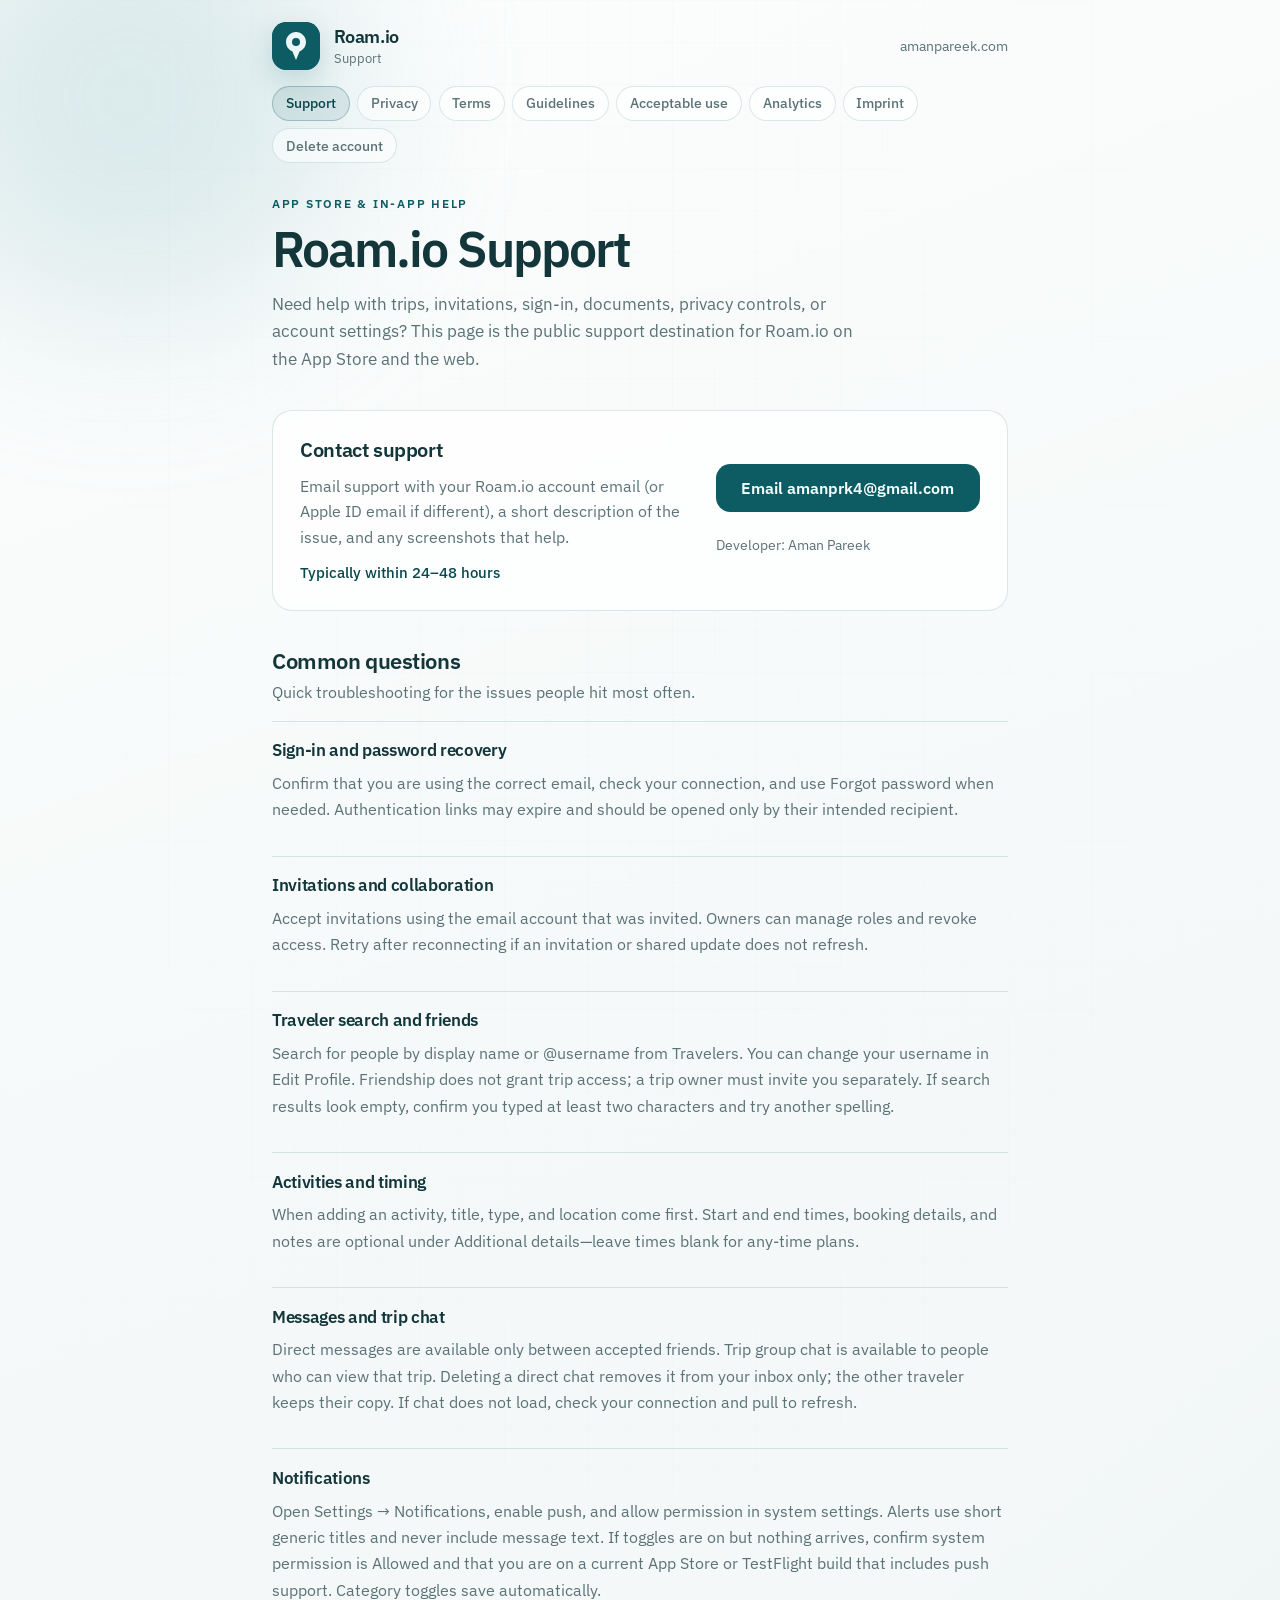
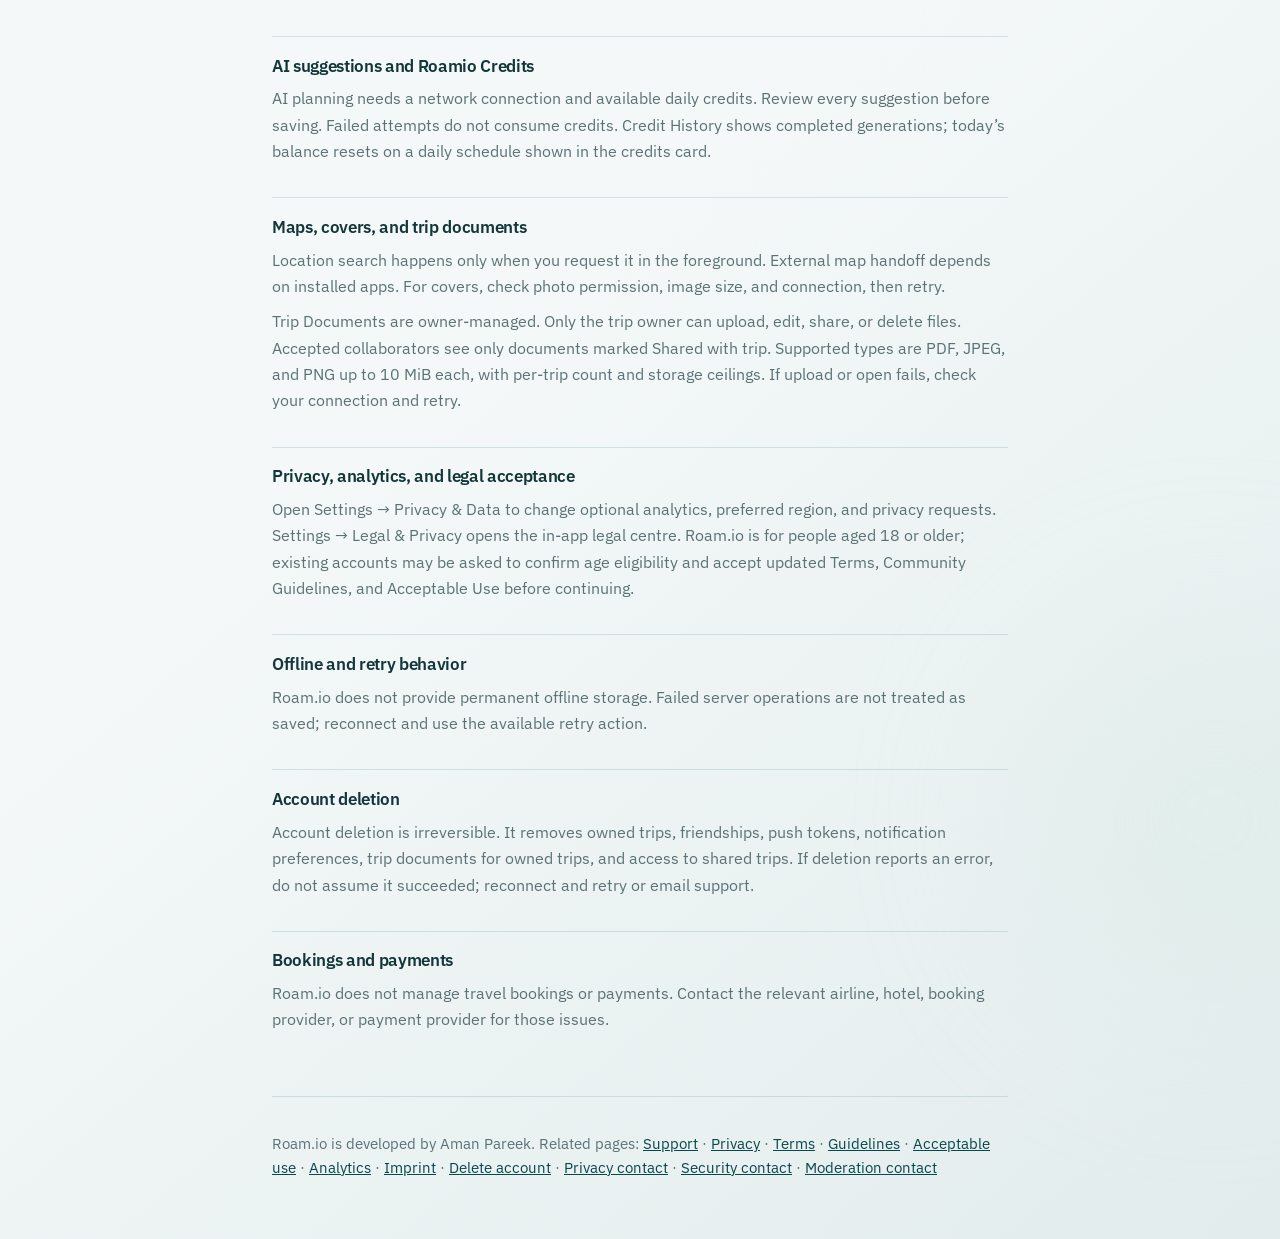
==== index.html @ a4683bd6 "created roamio site deploy" ====
<!doctype html>
<html lang="en">
  <head>
    <meta charset="UTF-8" />
    <link rel="icon" type="image/svg+xml" href="/images/roamio/mark.svg" />
    <meta name="viewport" content="width=device-width, initial-scale=1.0" />
    <title>Roam.io Support</title>
    <script type="module" crossorigin src="/assets/index-TglWCV1U.js"></script>
    <link rel="stylesheet" crossorigin href="/assets/index-BQyyKGye.css">
  </head>
  <body>
    <div id="root"></div>
  </body>
</html>
---- assets/index-BQyyKGye.css ----
@import "https://fonts.googleapis.com/css2?family=IBM+Plex+Sans:ital,wght@0,400;0,500;0,600;0,700;1,400&display=swap";.roamio-legal{isolation:isolate;--roamio-ink:#12363a;--roamio-muted:#5b7276;--roamio-teal:#0d5c63;--roamio-teal-deep:#08474d;--roamio-border:#0d5c6324;min-height:100dvh;color:var(--roamio-ink);font-family:var(--app-font-body);background:linear-gradient(160deg,#ffffffc7,#0000 46%),linear-gradient(320deg,#0d5c6314,#0000 40%),#f4f8f8;padding:clamp(1rem,2.4vh,1.6rem) clamp(1rem,4vw,2.5rem) clamp(2rem,5vh,3.5rem);position:relative;overflow:clip}.roamio-legal__atmosphere,.roamio-legal__grid{pointer-events:none;position:absolute;inset:0}.roamio-legal__atmosphere{z-index:-1;overflow:hidden}.roamio-legal__grid{opacity:.35;background-image:linear-gradient(#0d5c630d 1px,#0000 1px),linear-gradient(90deg,#0d5c630d 1px,#0000 1px);background-size:42px 42px;-webkit-mask-image:radial-gradient(72% 60% at 50% 18%,#000,#0000);mask-image:radial-gradient(72% 60% at 50% 18%,#000,#0000)}.roamio-legal__glow{filter:blur(88px);opacity:.34;border-radius:50%;position:absolute}.roamio-legal__glow--one{aspect-ratio:1;background:#9ec8cb;width:min(28rem,70vw);animation:14s ease-in-out infinite alternate roamio-drift;top:-8rem;left:-6rem}.roamio-legal__glow--two{aspect-ratio:1;background:#d7ebe4;width:min(24rem,60vw);animation:18s ease-in-out infinite alternate-reverse roamio-drift;bottom:8%;right:-8rem}.roamio-legal__header,.roamio-legal__nav,.roamio-legal__intro,.roamio-legal__contact,.roamio-legal__bullets,.roamio-legal__topics,.roamio-legal__footer{width:min(100%,46rem);margin-inline:auto;position:relative}.roamio-legal__header{justify-content:space-between;align-items:center;gap:1rem;margin-bottom:1rem;display:flex}.roamio-legal__brand{color:inherit;align-items:center;gap:.85rem;text-decoration:none;display:inline-flex}.roamio-legal__mark{object-fit:cover;background:var(--roamio-teal);border-radius:.9rem;width:3rem;height:3rem;box-shadow:0 10px 28px #0d5c632e}.roamio-legal__brand-copy{gap:.1rem;display:grid}.roamio-legal__brand-copy strong{font-family:var(--app-font-heading);letter-spacing:-.02em;font-size:1.15rem;font-weight:600}.roamio-legal__brand-copy small{color:var(--roamio-muted);font-size:.82rem}.roamio-legal__site-link{color:var(--roamio-muted);border-bottom:1px solid #0000;font-size:.9rem;text-decoration:none;transition:color .16s,border-color .16s}.roamio-legal__site-link:hover{color:var(--roamio-teal-deep);border-color:#0d5c6359}.roamio-legal__nav{flex-wrap:wrap;gap:.45rem;margin-bottom:clamp(1.35rem,3.5vh,2rem);display:flex}.roamio-legal__nav-link{border:1px solid var(--roamio-border);min-height:2.2rem;color:var(--roamio-muted);background:#ffffff8c;border-radius:999px;align-items:center;padding:.35rem .8rem;font-size:.86rem;font-weight:500;text-decoration:none;transition:background .16s,color .16s,border-color .16s;display:inline-flex}.roamio-legal__nav-link:hover,.roamio-legal__nav-link.is-active{color:var(--roamio-teal-deep);background:#0d5c631a;border-color:#0d5c6347}.roamio-legal__intro{margin-bottom:clamp(1.5rem,4vh,2.25rem);animation:.56s both roamio-rise}.roamio-legal__eyebrow{color:var(--roamio-teal);letter-spacing:.14em;text-transform:uppercase;margin:0 0 .75rem;font-size:.78rem;font-weight:600}.roamio-legal__intro h1{font-family:var(--app-font-heading);letter-spacing:-.04em;margin:0;font-size:clamp(2.1rem,5vw,3.1rem);font-weight:600;line-height:1.05}.roamio-legal__lead{max-width:38rem;color:var(--roamio-muted);margin:1rem 0 0;font-size:1.05rem;line-height:1.65}.roamio-legal__draft{color:#8f1f1f;background:#b02a2a14;border:1px solid #b02a2a59;border-radius:12px;max-width:38rem;margin:1rem 0 0;padding:.85rem 1rem;font-size:.95rem;font-weight:700;line-height:1.45}.roamio-legal__meta-list{color:var(--roamio-muted);flex-wrap:wrap;gap:.45rem .85rem;margin:1rem 0 0;padding:0;font-size:.86rem;list-style:none;display:flex}.roamio-legal__contact{border:1px solid var(--roamio-border);-webkit-backdrop-filter:blur(10px);backdrop-filter:blur(10px);background:#ffffffb8;border-radius:1.25rem;gap:1.25rem;margin-bottom:clamp(1.5rem,4vh,2.25rem);padding:1.35rem 1.4rem;animation:.68s 80ms both roamio-rise;display:grid}.roamio-legal__contact h2,.roamio-legal__bullets h2,.roamio-legal__topics-head h2,.roamio-legal__topic h3{font-family:var(--app-font-heading);letter-spacing:-.02em;margin:0;font-weight:600}.roamio-legal__contact h2,.roamio-legal__bullets h2{font-size:1.25rem}.roamio-legal__contact p{color:var(--roamio-muted);margin:.65rem 0 0;line-height:1.6}.roamio-legal__response{font-size:.92rem;font-weight:500;color:var(--roamio-teal-deep)!important}.roamio-legal__contact-actions{align-content:start;gap:.7rem;display:grid}.roamio-legal__cta{background:var(--roamio-teal);color:#f7fffe;text-align:center;border-radius:.9rem;justify-content:center;align-items:center;min-height:3rem;padding:.75rem 1.15rem;font-weight:600;text-decoration:none;transition:background .16s,transform .16s;display:inline-flex}.roamio-legal__cta:hover{background:var(--roamio-teal-deep);transform:translateY(-1px)}.roamio-legal__developer{color:var(--roamio-muted);margin:0;font-size:.88rem}.roamio-legal__bullets{background:#fff4f3bf;border:1px solid #b43c3c2e;border-radius:1.15rem;margin-bottom:clamp(1.5rem,4vh,2.25rem);padding:1.2rem 1.35rem}.roamio-legal__bullets ul{color:var(--roamio-ink);margin:.8rem 0 0;padding-left:1.15rem;line-height:1.6}.roamio-legal__bullets li+li{margin-top:.35rem}.roamio-legal__topics-head{margin-bottom:1.15rem;animation:.72s .12s both roamio-rise}.roamio-legal__topics-head h2{font-size:1.35rem}.roamio-legal__topics-head p{color:var(--roamio-muted);margin:.45rem 0 0}.roamio-legal__topic-list{gap:.9rem;display:grid}.roamio-legal__topic{border-top:1px solid var(--roamio-border);padding:1.1rem 0 1.15rem;animation:.76s both roamio-rise}.roamio-legal__topic:first-child{animation-delay:.14s}.roamio-legal__topic:nth-child(2){animation-delay:.18s}.roamio-legal__topic:nth-child(3){animation-delay:.22s}.roamio-legal__topic:nth-child(4){animation-delay:.26s}.roamio-legal__topic:nth-child(5){animation-delay:.3s}.roamio-legal__topic:nth-child(6){animation-delay:.34s}.roamio-legal__topic:nth-child(7){animation-delay:.38s}.roamio-legal__topic:nth-child(8){animation-delay:.42s}.roamio-legal__topic:nth-child(9){animation-delay:.46s}.roamio-legal__topic:nth-child(10){animation-delay:.5s}.roamio-legal__topic:nth-child(11){animation-delay:.54s}.roamio-legal__topic:nth-child(12){animation-delay:.58s}.roamio-legal__topic h3{font-size:1.05rem}.roamio-legal__topic p{color:var(--roamio-muted);margin:.55rem 0 0;line-height:1.65}.roamio-legal__footer{border-top:1px solid var(--roamio-border);color:var(--roamio-muted);margin-top:clamp(2rem,5vh,3rem);padding-top:1.25rem;font-size:.92rem;line-height:1.6}.roamio-legal__footer a{color:var(--roamio-teal-deep)}@media (width>=720px){.roamio-legal__contact{grid-template-columns:1.35fr .9fr;align-items:center;padding:1.6rem 1.7rem}}@keyframes roamio-rise{0%{opacity:0;transform:translateY(12px)}to{opacity:1;transform:translateY(0)}}@keyframes roamio-drift{0%{transform:translate(0,0)scale(1)}to{transform:translate(2%,3%)scale(1.06)}}@media (prefers-reduced-motion:reduce){.roamio-legal__glow,.roamio-legal__intro,.roamio-legal__contact,.roamio-legal__topics-head,.roamio-legal__topic{animation:none}}:root{--app-font-body:"IBM Plex Sans", system-ui, -apple-system, BlinkMacSystemFont, "Segoe UI", sans-serif;--app-font-heading:"IBM Plex Sans", system-ui, -apple-system, BlinkMacSystemFont, "Segoe UI", sans-serif}*,:before,:after{box-sizing:border-box}html{min-height:100%}body{color:#12363a;min-height:100dvh;font-family:var(--app-font-body);-webkit-font-smoothing:antialiased;text-rendering:optimizelegibility;background:#f4f8f8;margin:0}#root{min-height:100dvh}.outline-none:focus{outline:none}.outline-none:focus-visible{outline-offset:2px;outline:2px solid #0d5c63}
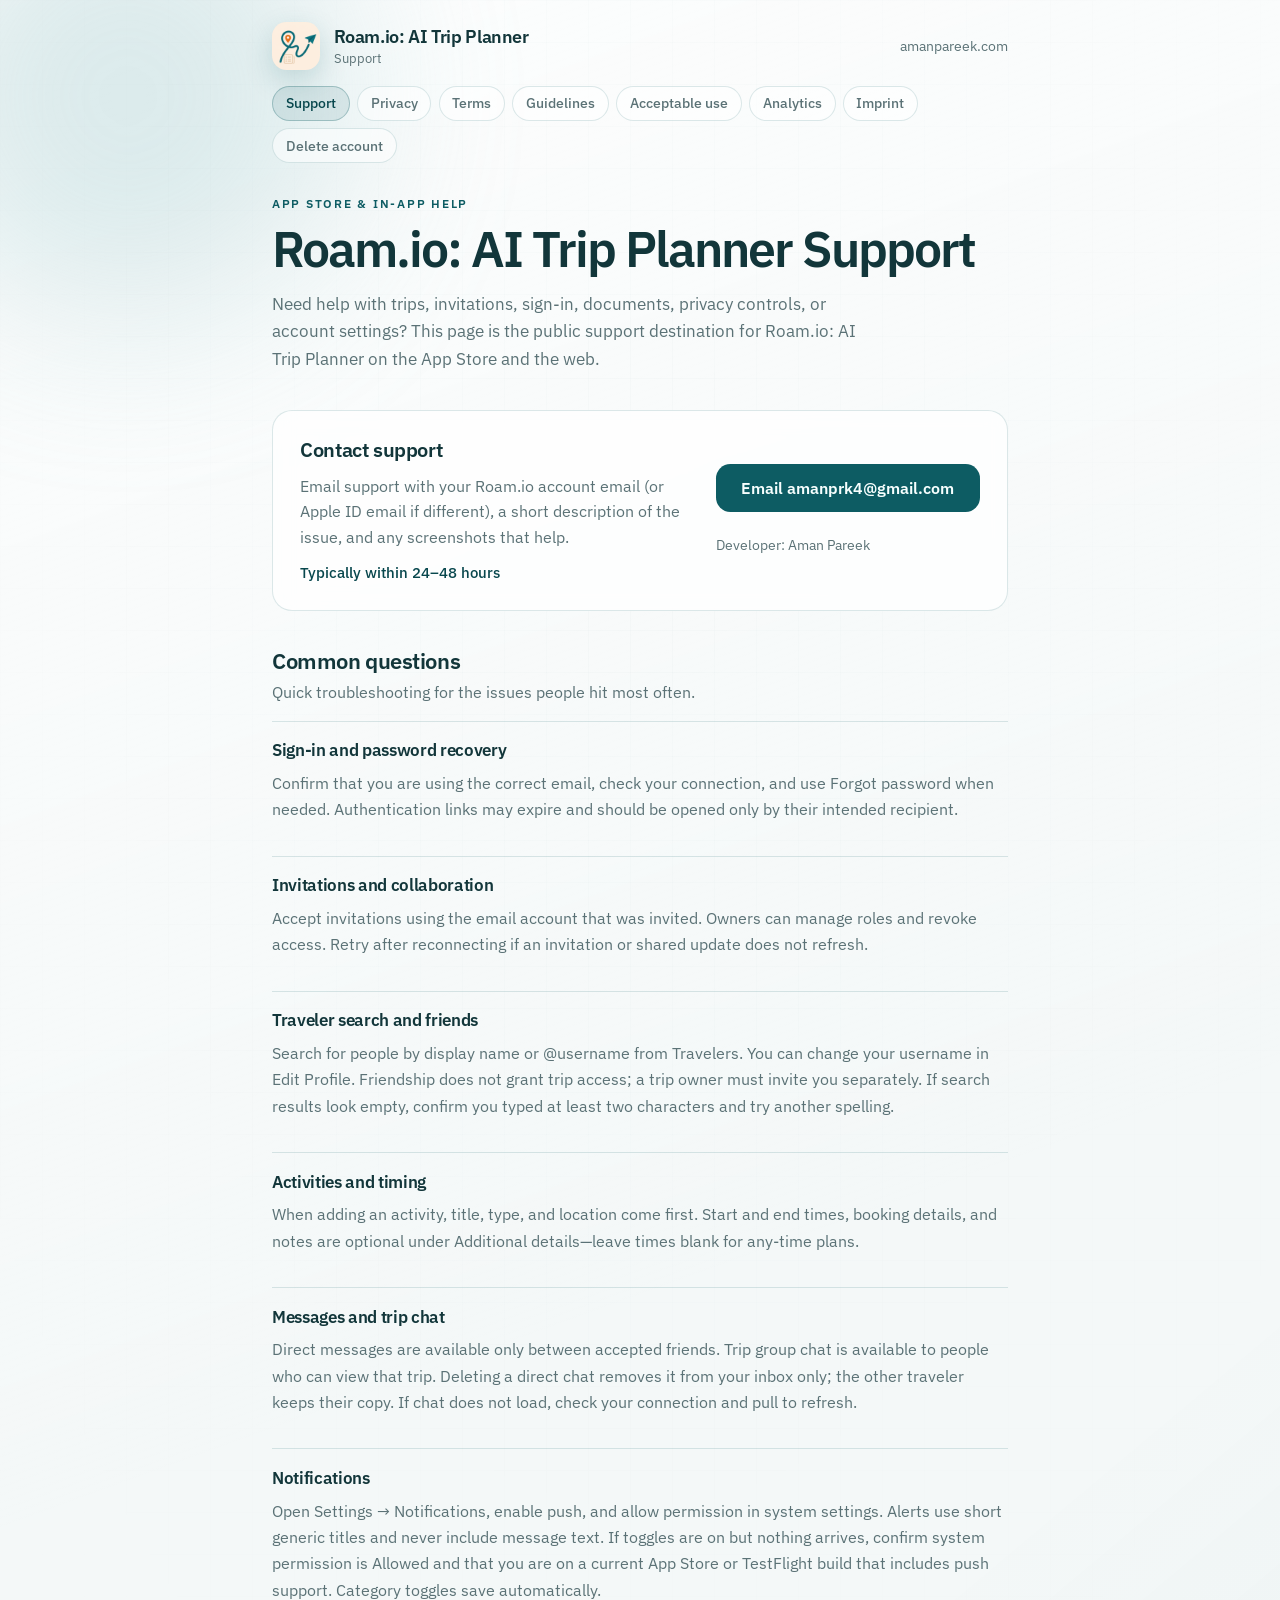
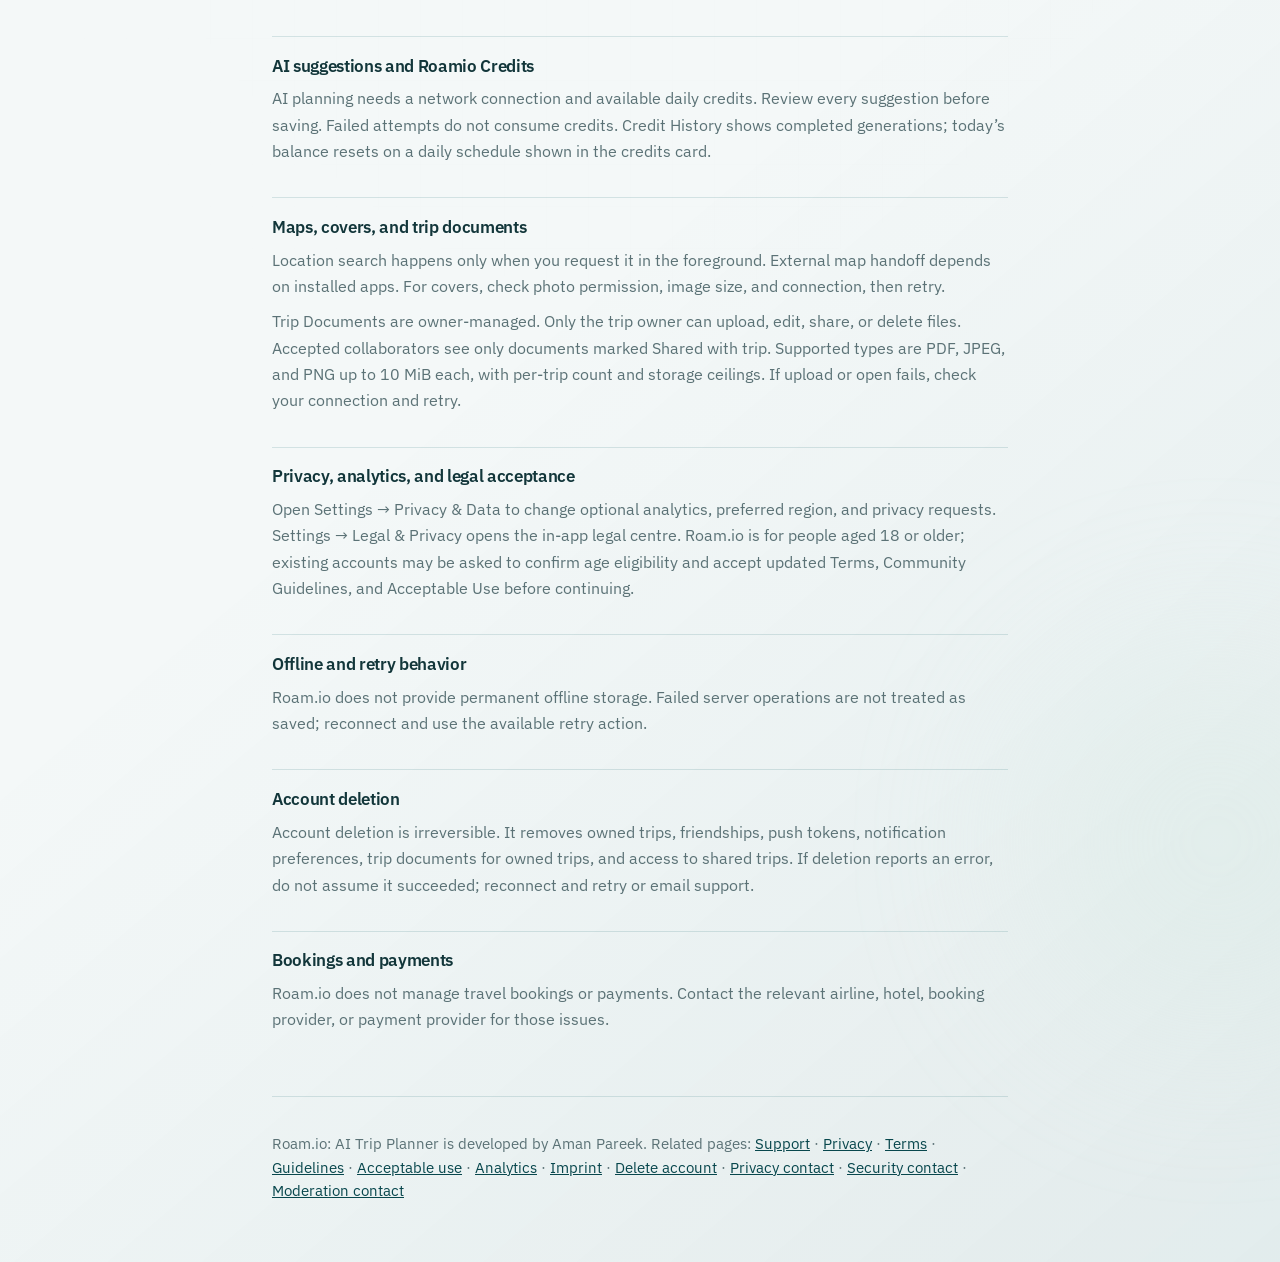
==== commit 79d65a13: "deploy" ====
--- a/index.html
+++ b/index.html
@@ -2,10 +2,10 @@
 <html lang="en">
   <head>
     <meta charset="UTF-8" />
-    <link rel="icon" type="image/svg+xml" href="/images/roamio/mark.svg" />
+    <link rel="icon" type="image/png" href="/images/roamio/mark.png" />
     <meta name="viewport" content="width=device-width, initial-scale=1.0" />
-    <title>Roam.io Support</title>
-    <script type="module" crossorigin src="/assets/index-TglWCV1U.js"></script>
+    <title>Roam.io: AI Trip Planner Support</title>
+    <script type="module" crossorigin src="/assets/index-_57VdFQg.js"></script>
     <link rel="stylesheet" crossorigin href="/assets/index-BQyyKGye.css">
   </head>
   <body>
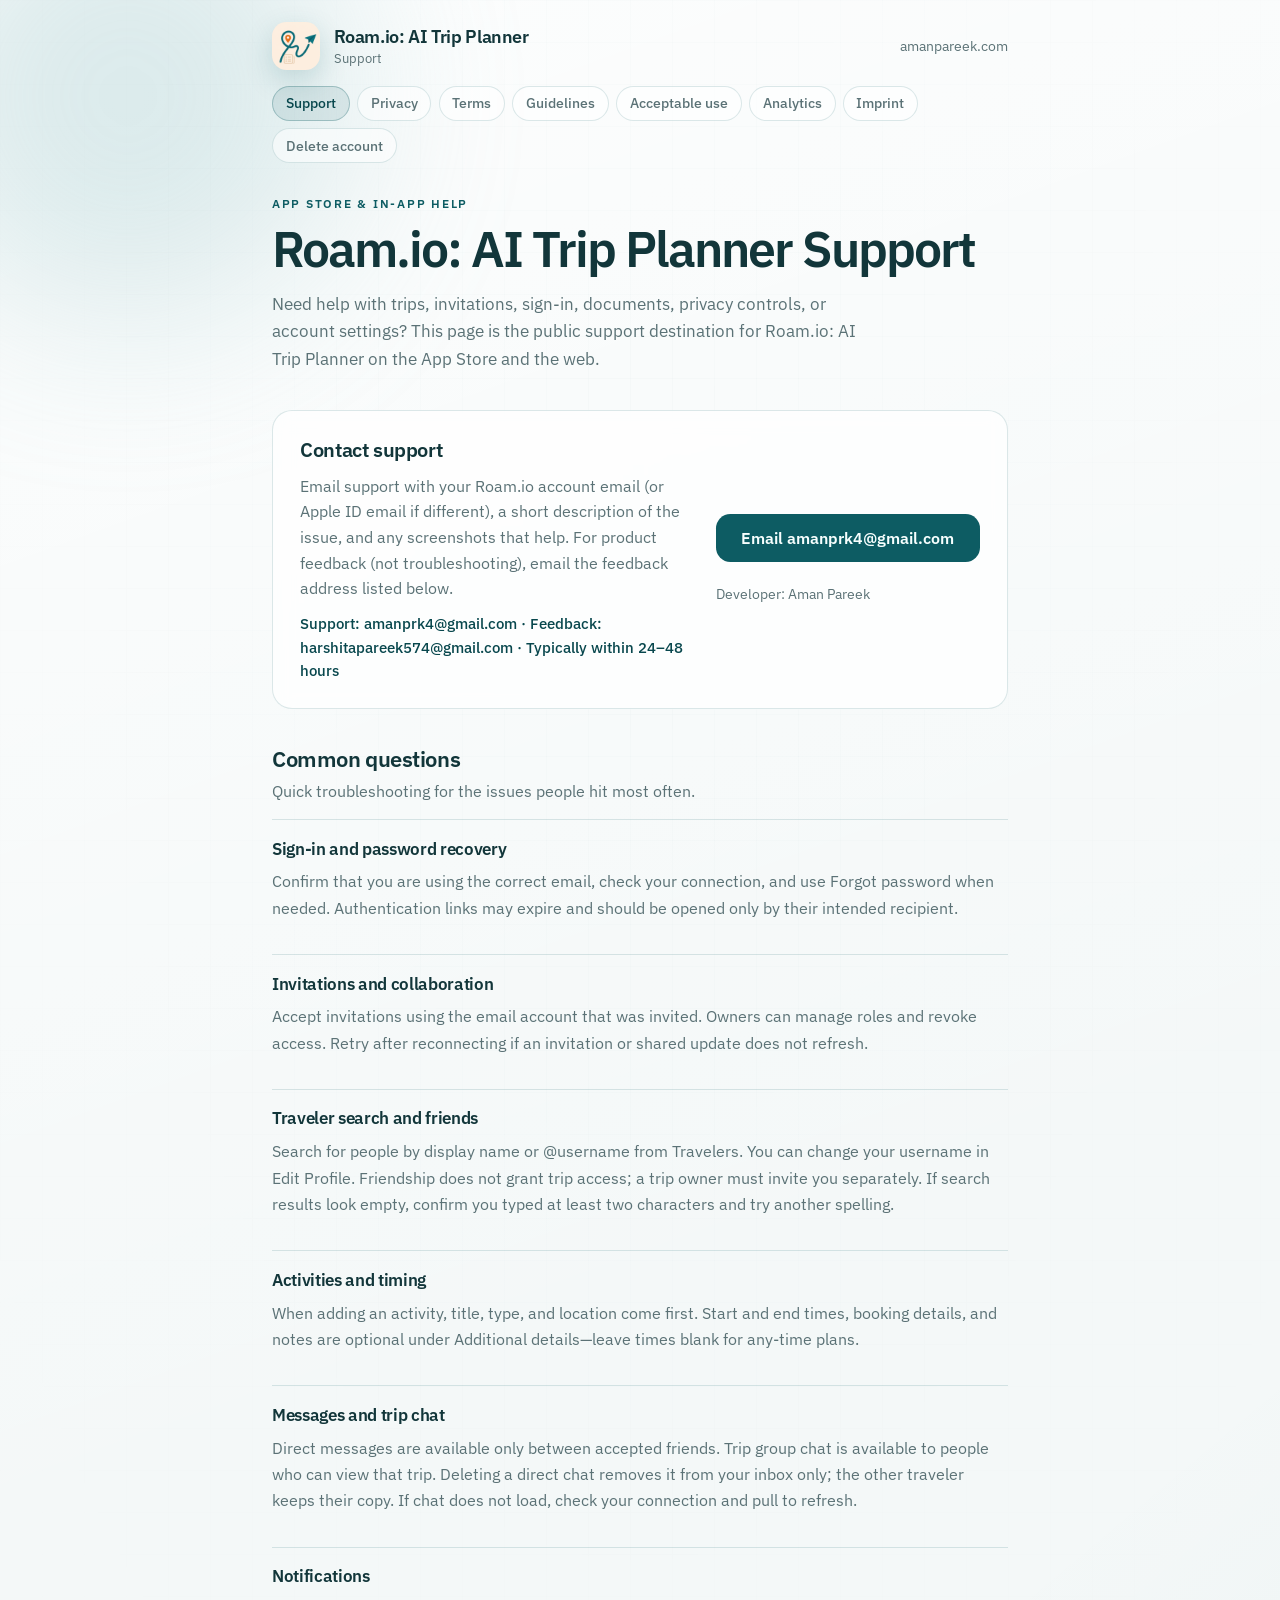
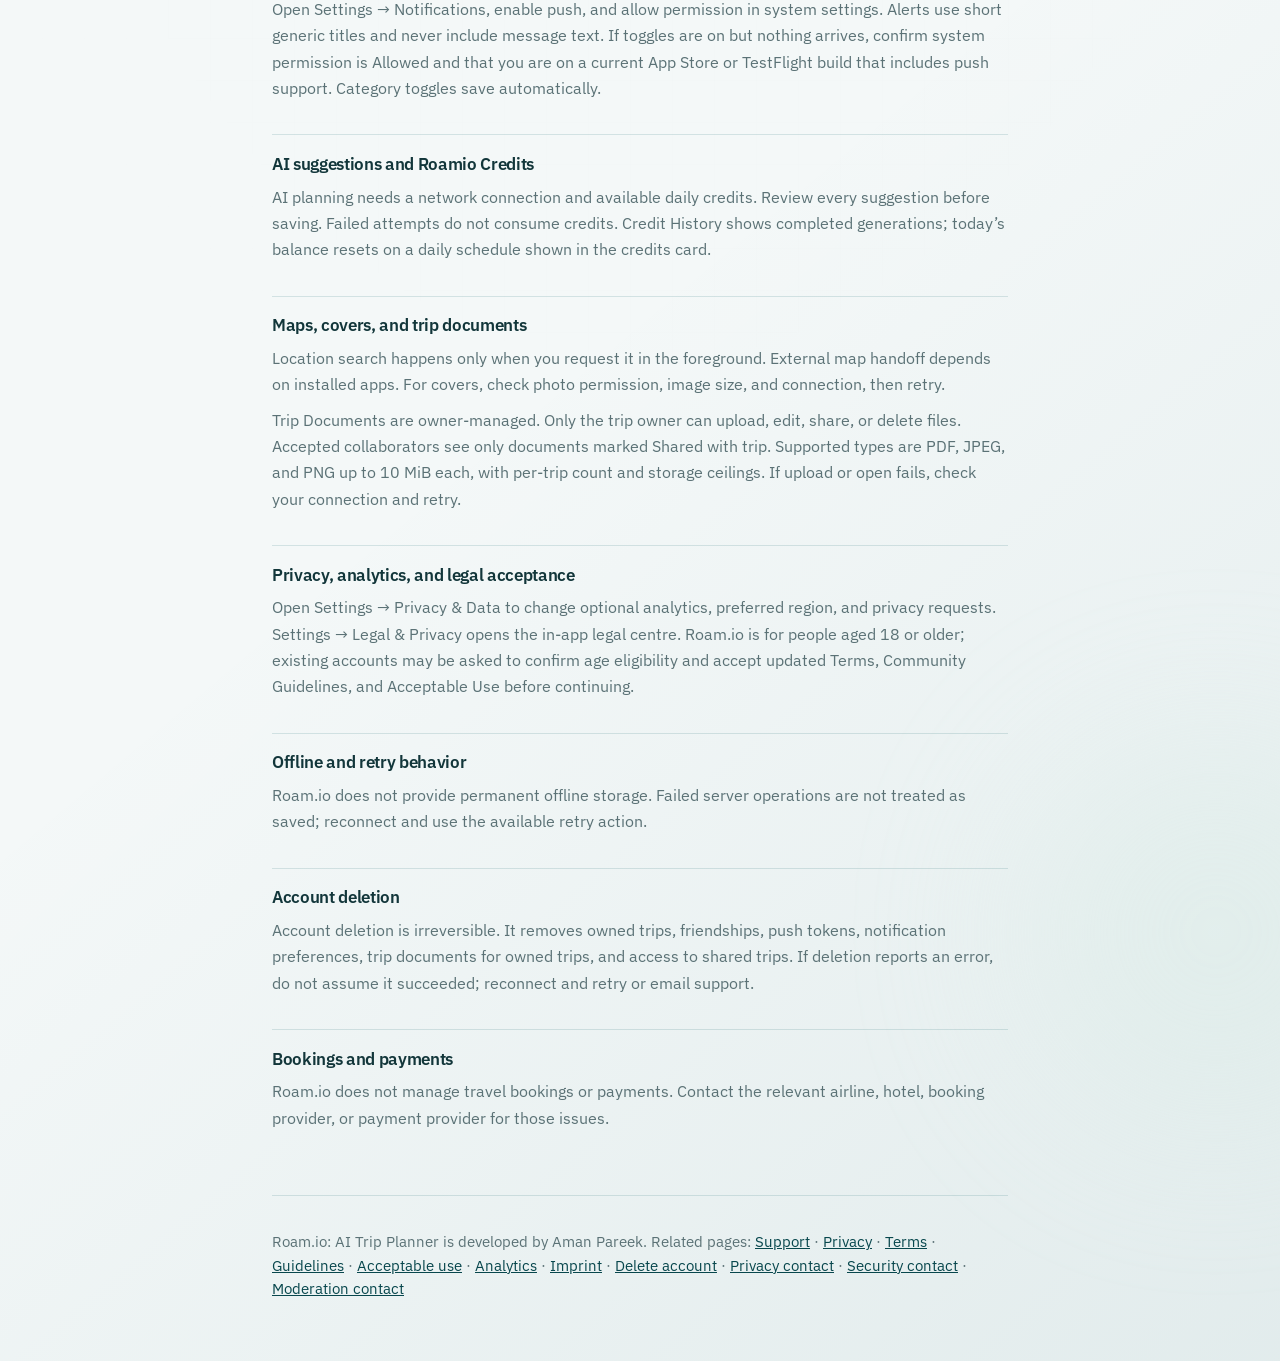
==== commit d77bb284: "Deploy support site with updated legal metadata. Co-authored-by: Cursor <cursoragent@cursor.com>" ====
--- a/index.html
+++ b/index.html
@@ -3,9 +3,10 @@
   <head>
     <meta charset="UTF-8" />
     <link rel="icon" type="image/png" href="/images/roamio/mark.png" />
+    <link rel="apple-touch-icon" href="/images/roamio/mark.png" />
     <meta name="viewport" content="width=device-width, initial-scale=1.0" />
     <title>Roam.io: AI Trip Planner Support</title>
-    <script type="module" crossorigin src="/assets/index-_57VdFQg.js"></script>
+    <script type="module" crossorigin src="/assets/index-DTfZ1CEy.js"></script>
     <link rel="stylesheet" crossorigin href="/assets/index-BQyyKGye.css">
   </head>
   <body>
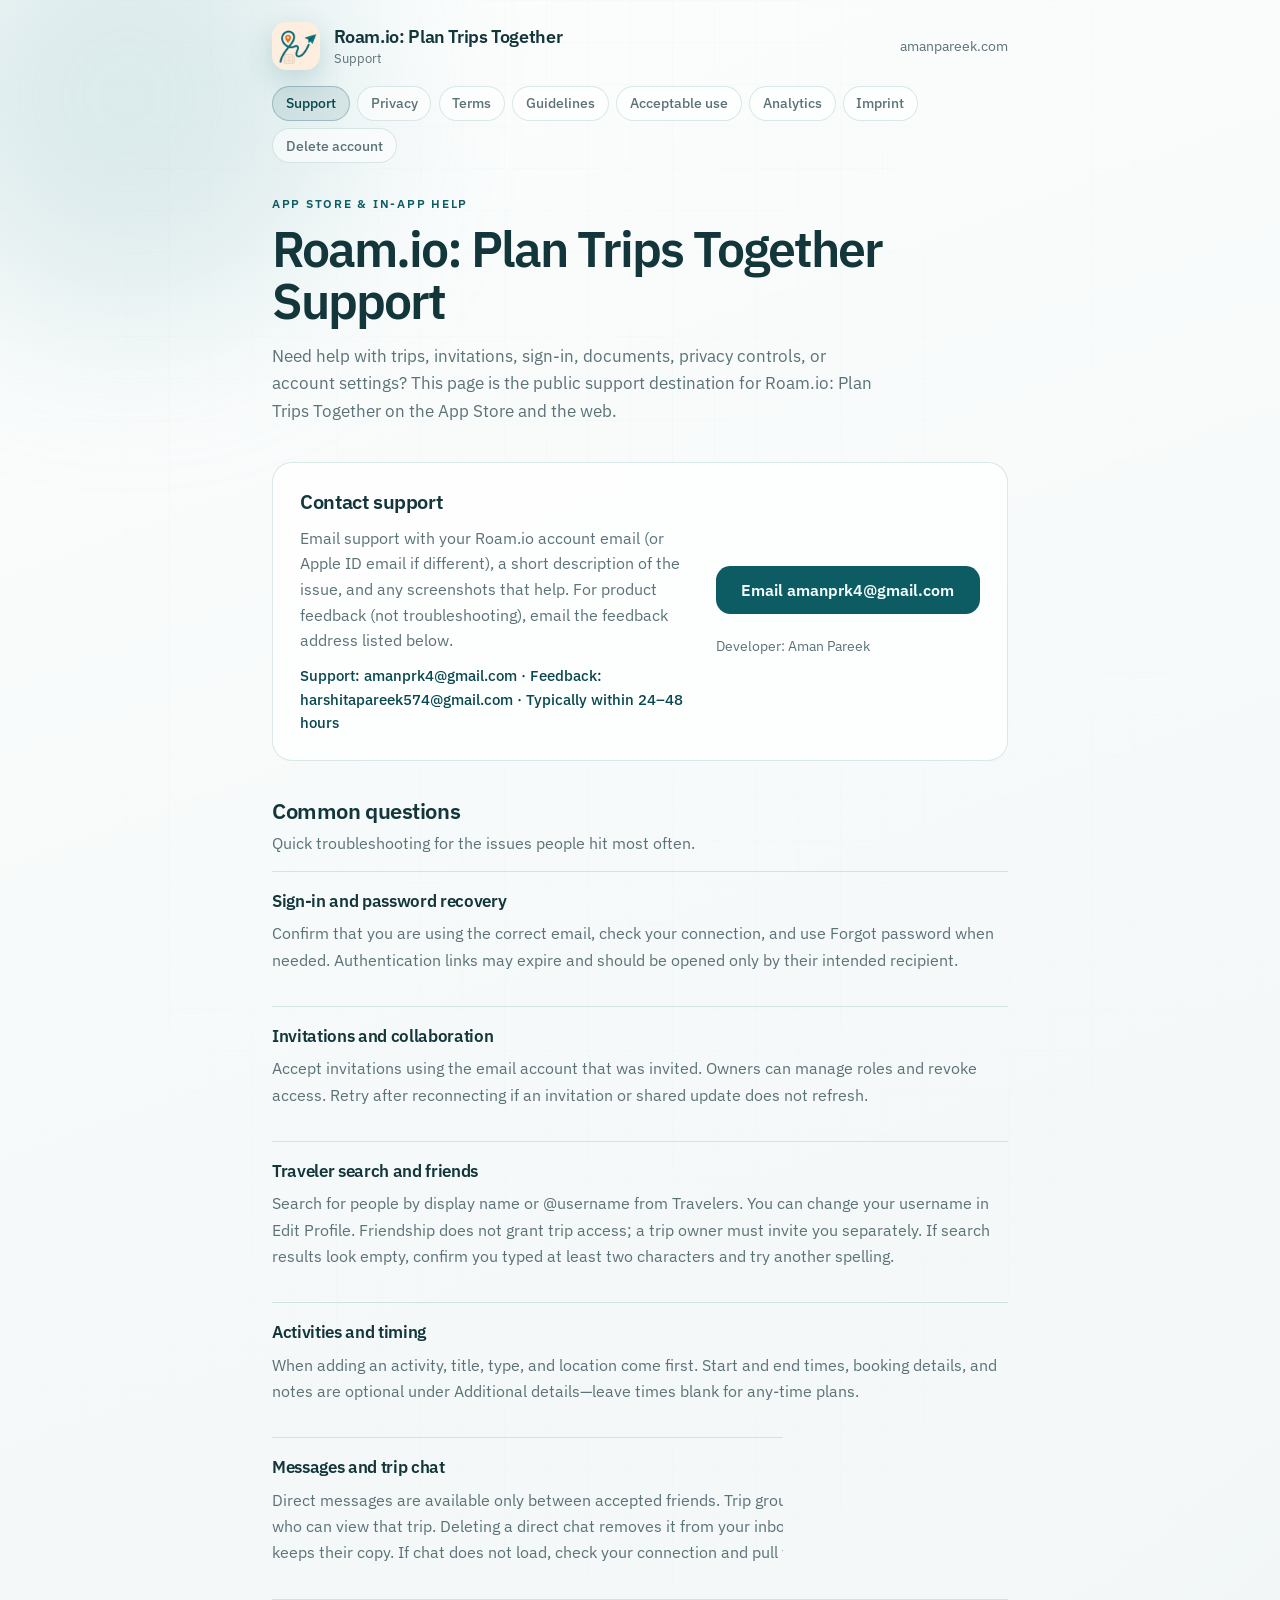
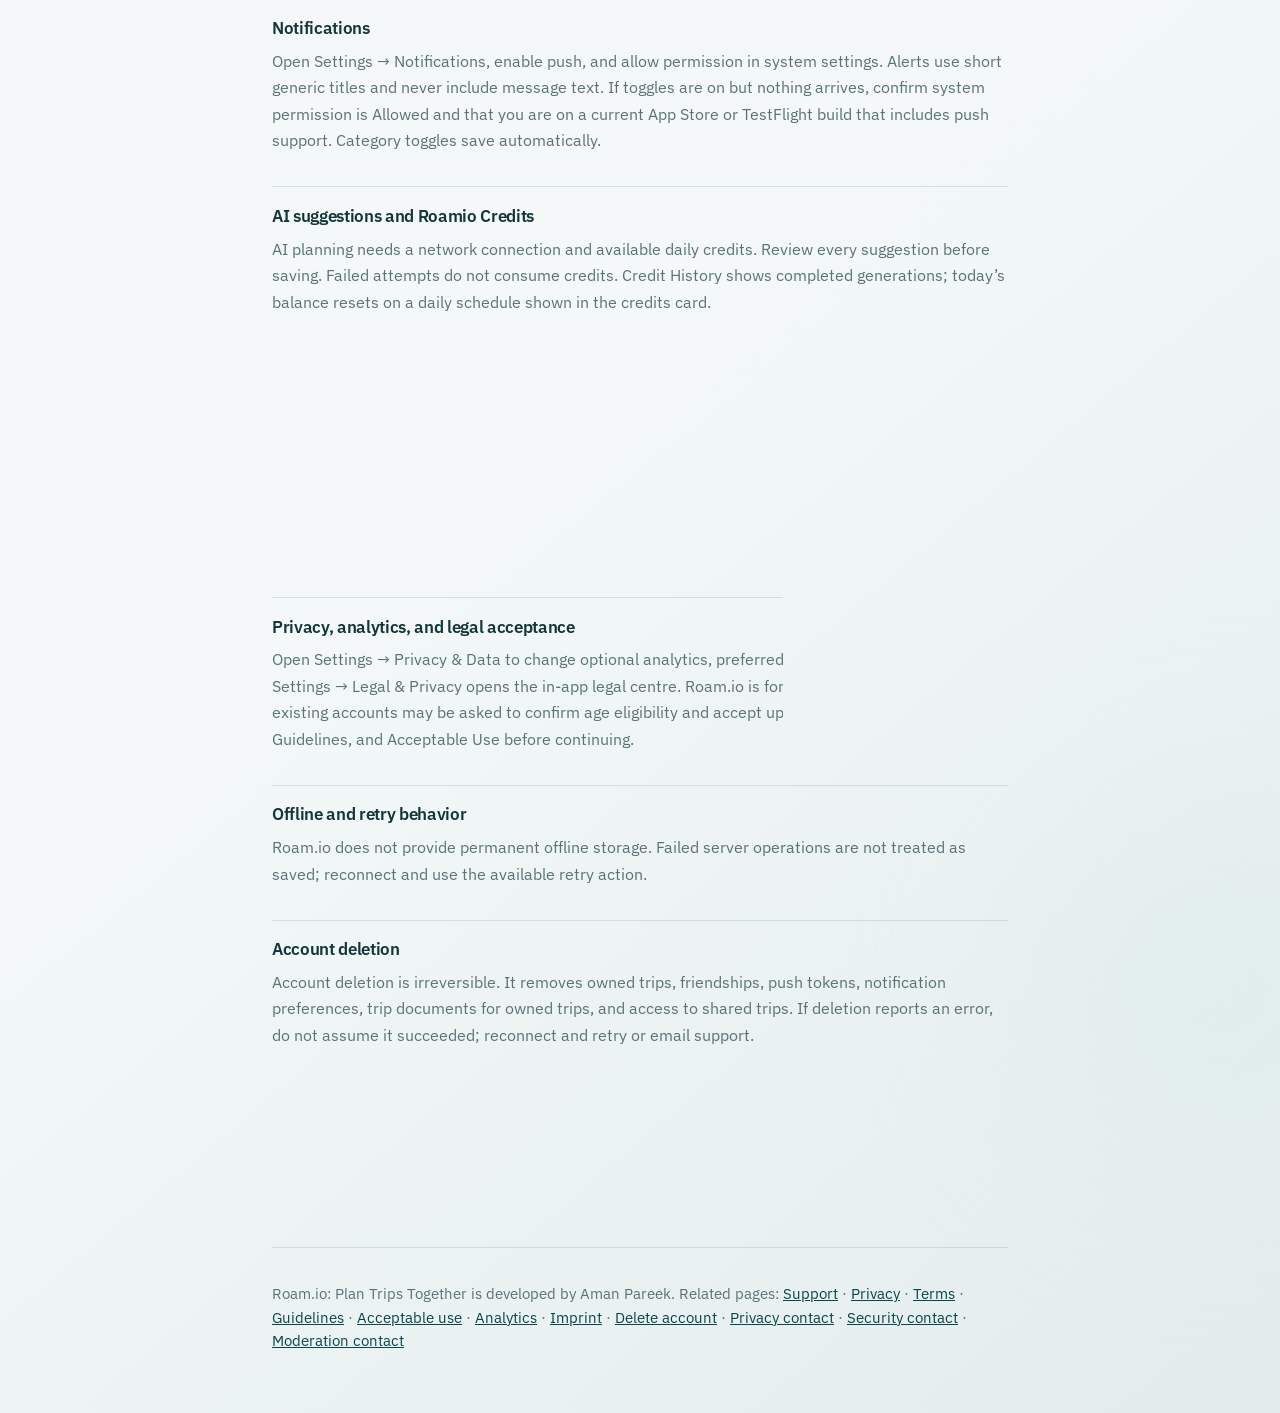
==== commit 3bd1ed75: "Deploy updated Roam.io product name. Publish the rebuilt support and legal site with the new collabo" ====
--- a/index.html
+++ b/index.html
@@ -5,8 +5,8 @@
     <link rel="icon" type="image/png" href="/images/roamio/mark.png" />
     <link rel="apple-touch-icon" href="/images/roamio/mark.png" />
     <meta name="viewport" content="width=device-width, initial-scale=1.0" />
-    <title>Roam.io: AI Trip Planner Support</title>
-    <script type="module" crossorigin src="/assets/index-DTfZ1CEy.js"></script>
+    <title>Roam.io: Plan Trips Together Support</title>
+    <script type="module" crossorigin src="/assets/index-DTx6DhjN.js"></script>
     <link rel="stylesheet" crossorigin href="/assets/index-BQyyKGye.css">
   </head>
   <body>
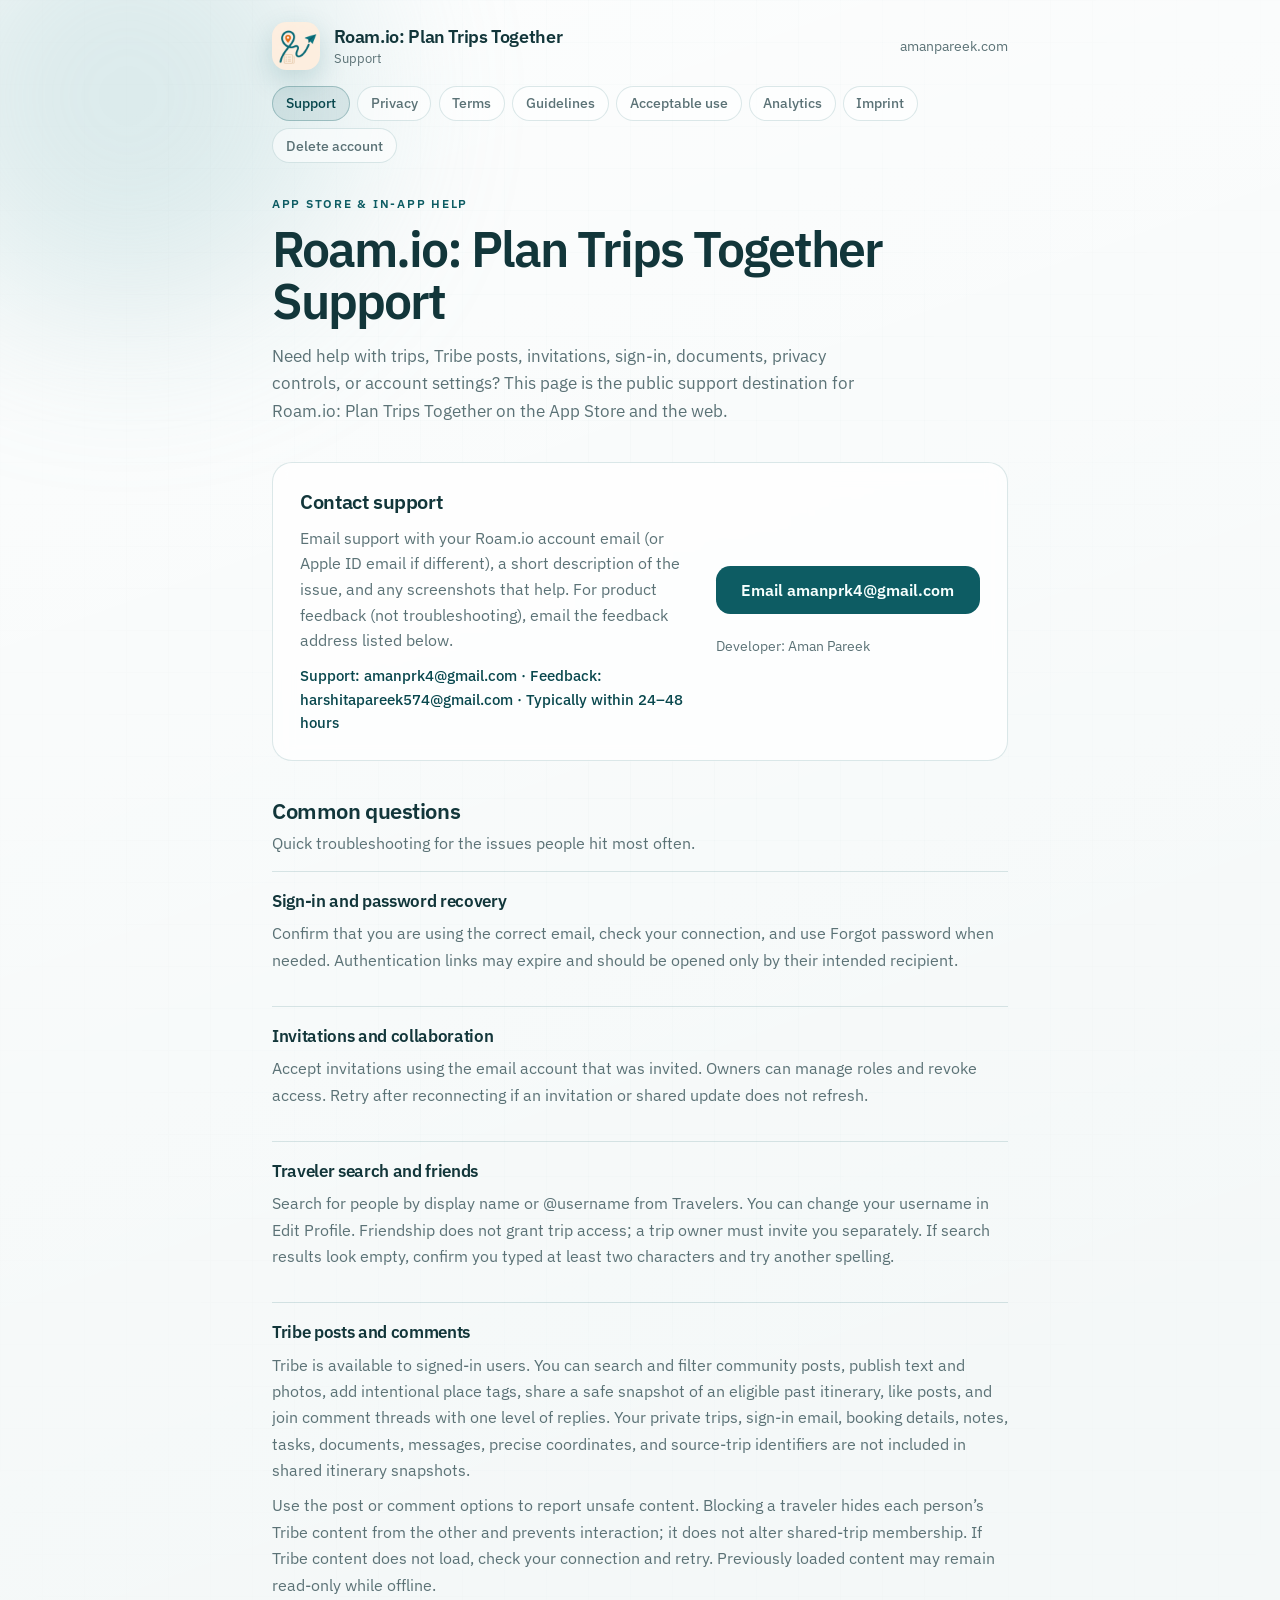
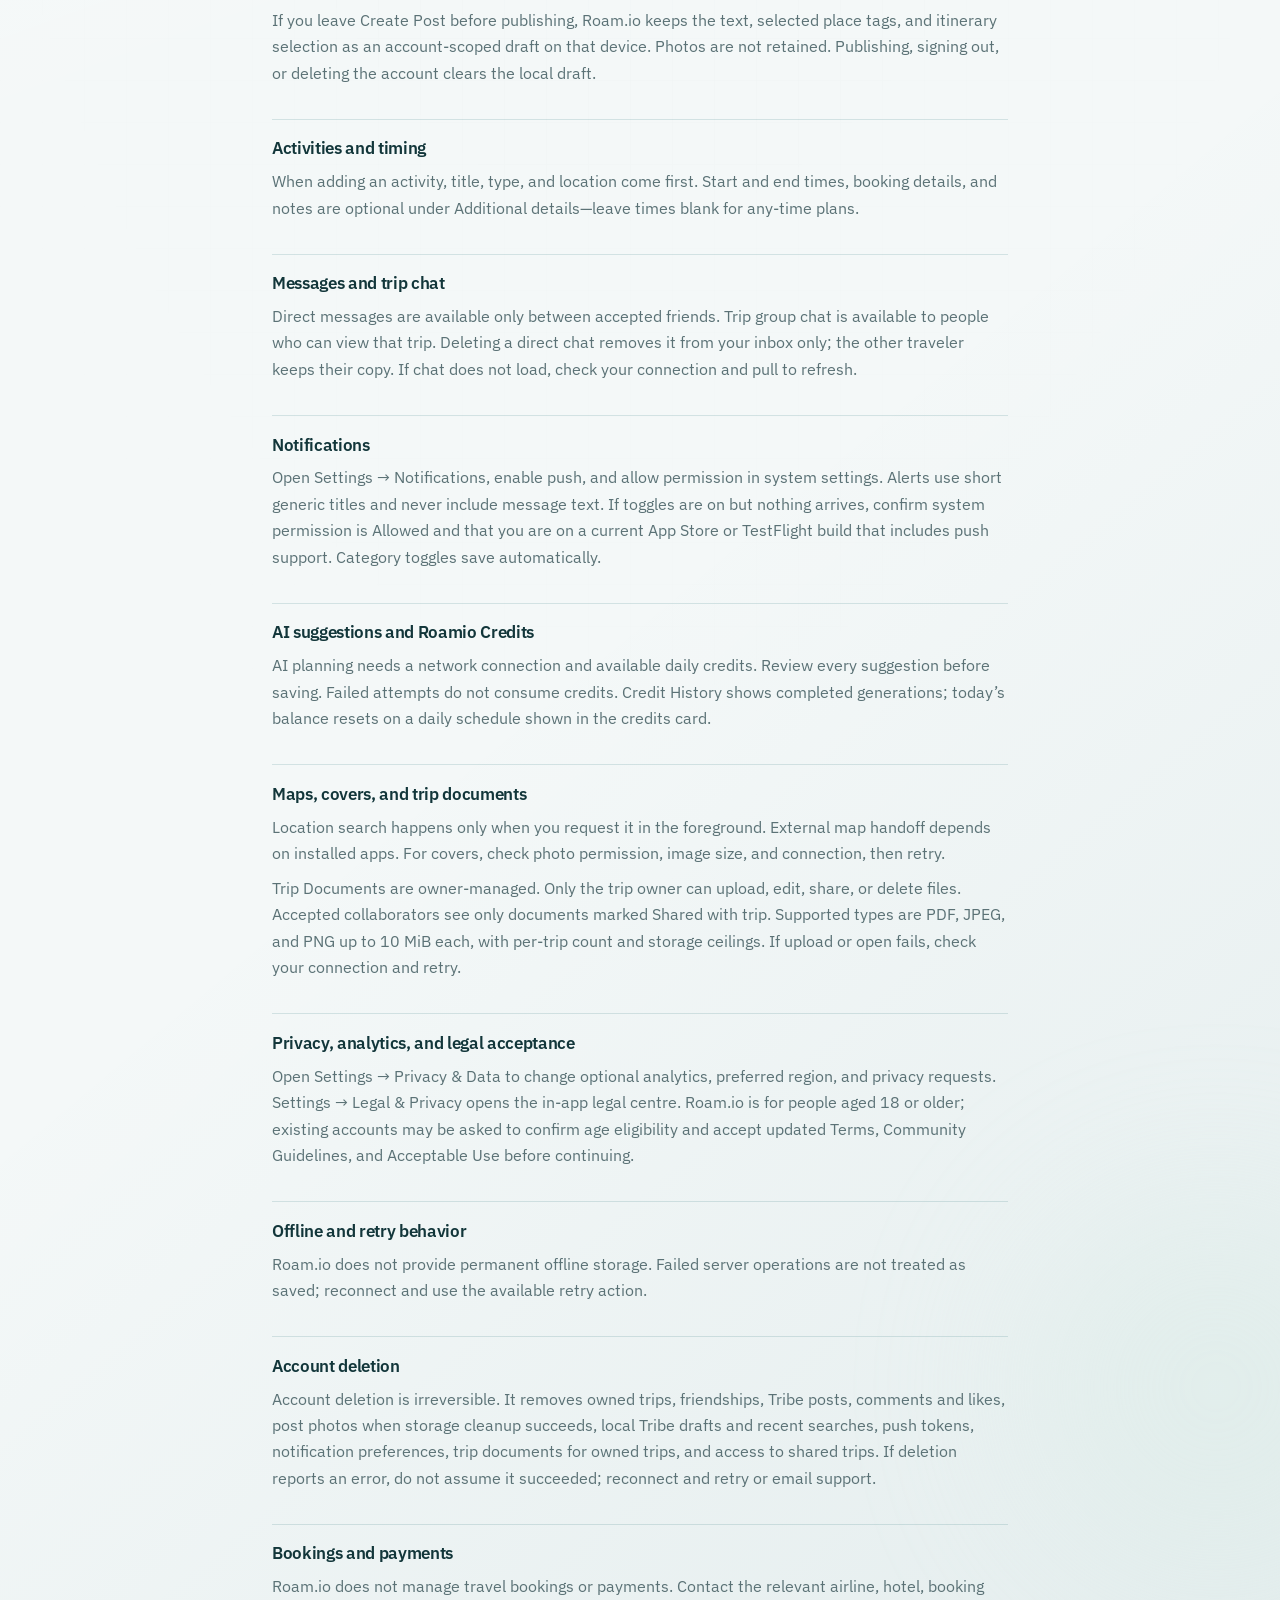
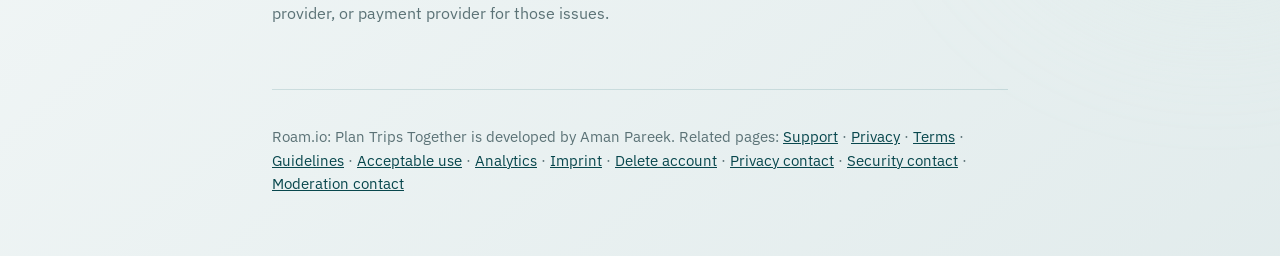
==== commit 6e55abf5: "Deploy Tribe support policy updates" ====
--- a/index.html
+++ b/index.html
@@ -6,7 +6,7 @@
     <link rel="apple-touch-icon" href="/images/roamio/mark.png" />
     <meta name="viewport" content="width=device-width, initial-scale=1.0" />
     <title>Roam.io: Plan Trips Together Support</title>
-    <script type="module" crossorigin src="/assets/index-DTx6DhjN.js"></script>
+    <script type="module" crossorigin src="/assets/index-BbfRueKC.js"></script>
     <link rel="stylesheet" crossorigin href="/assets/index-BQyyKGye.css">
   </head>
   <body>
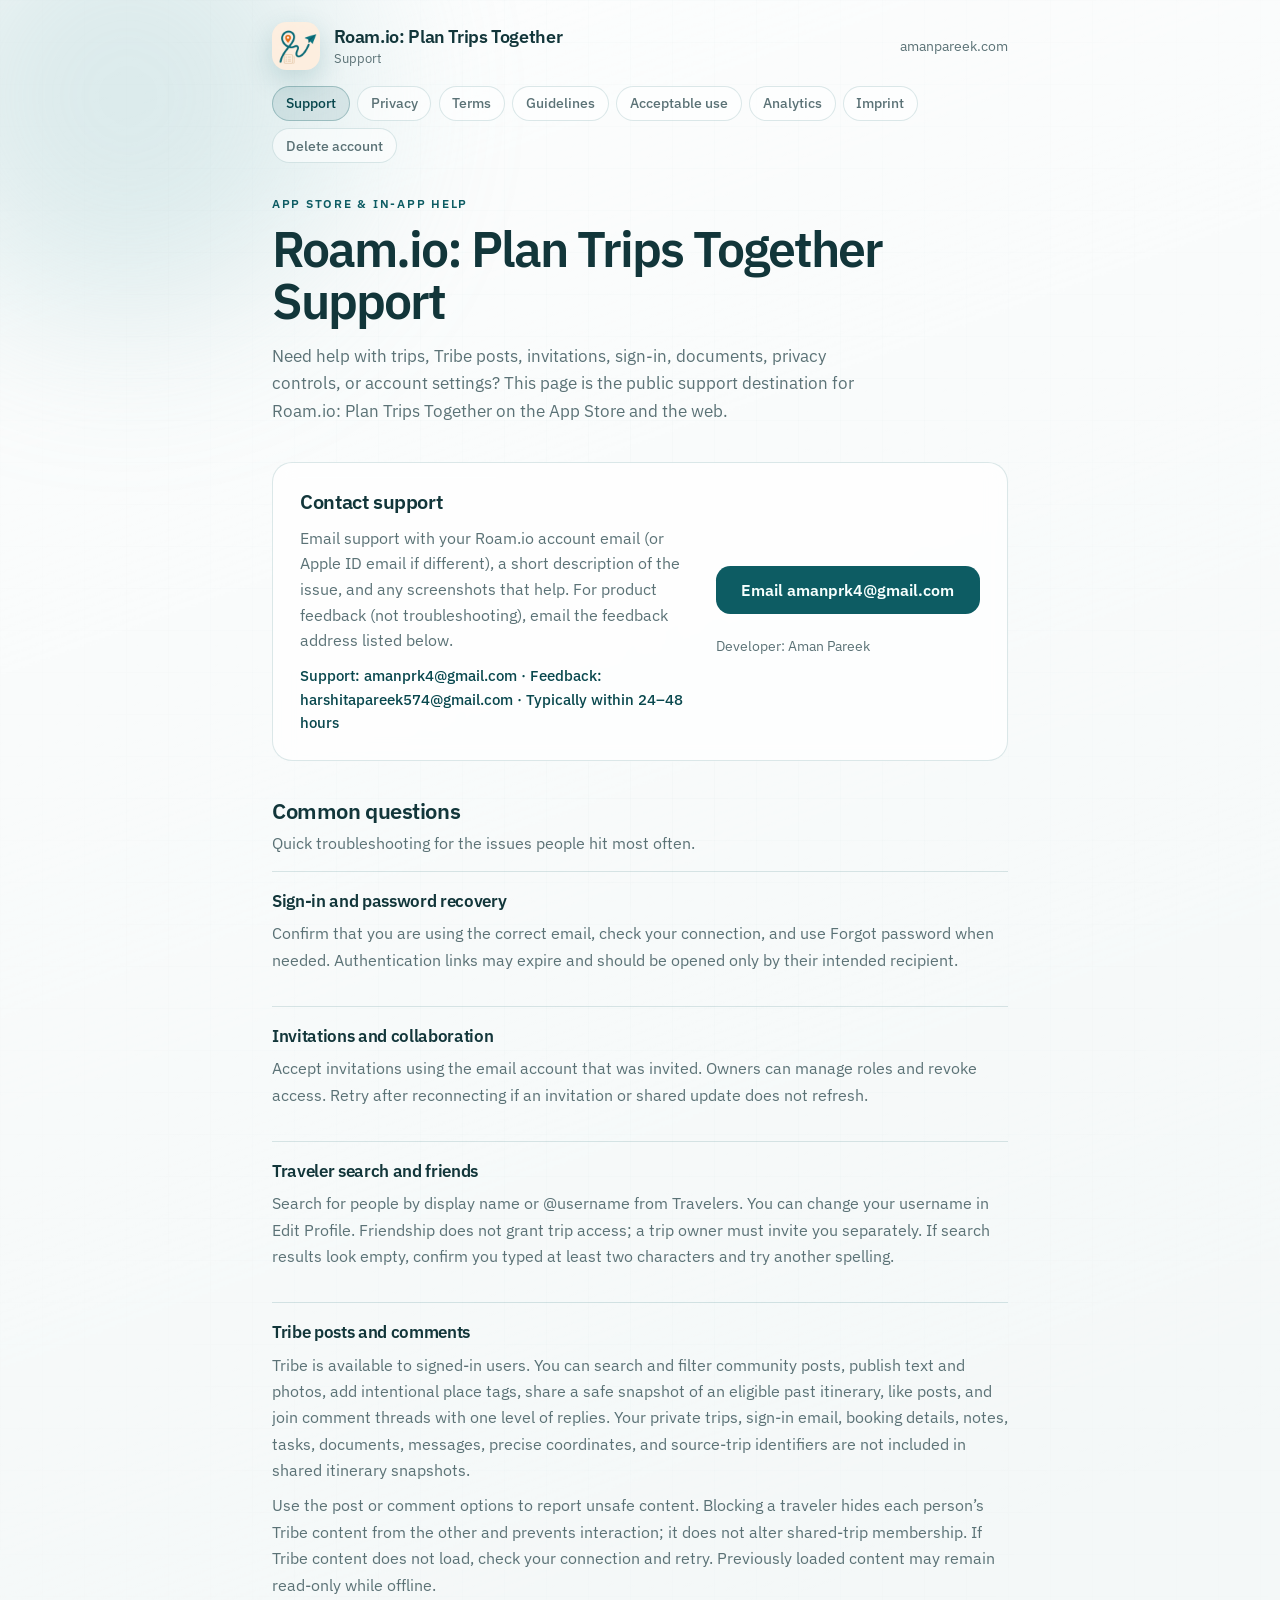
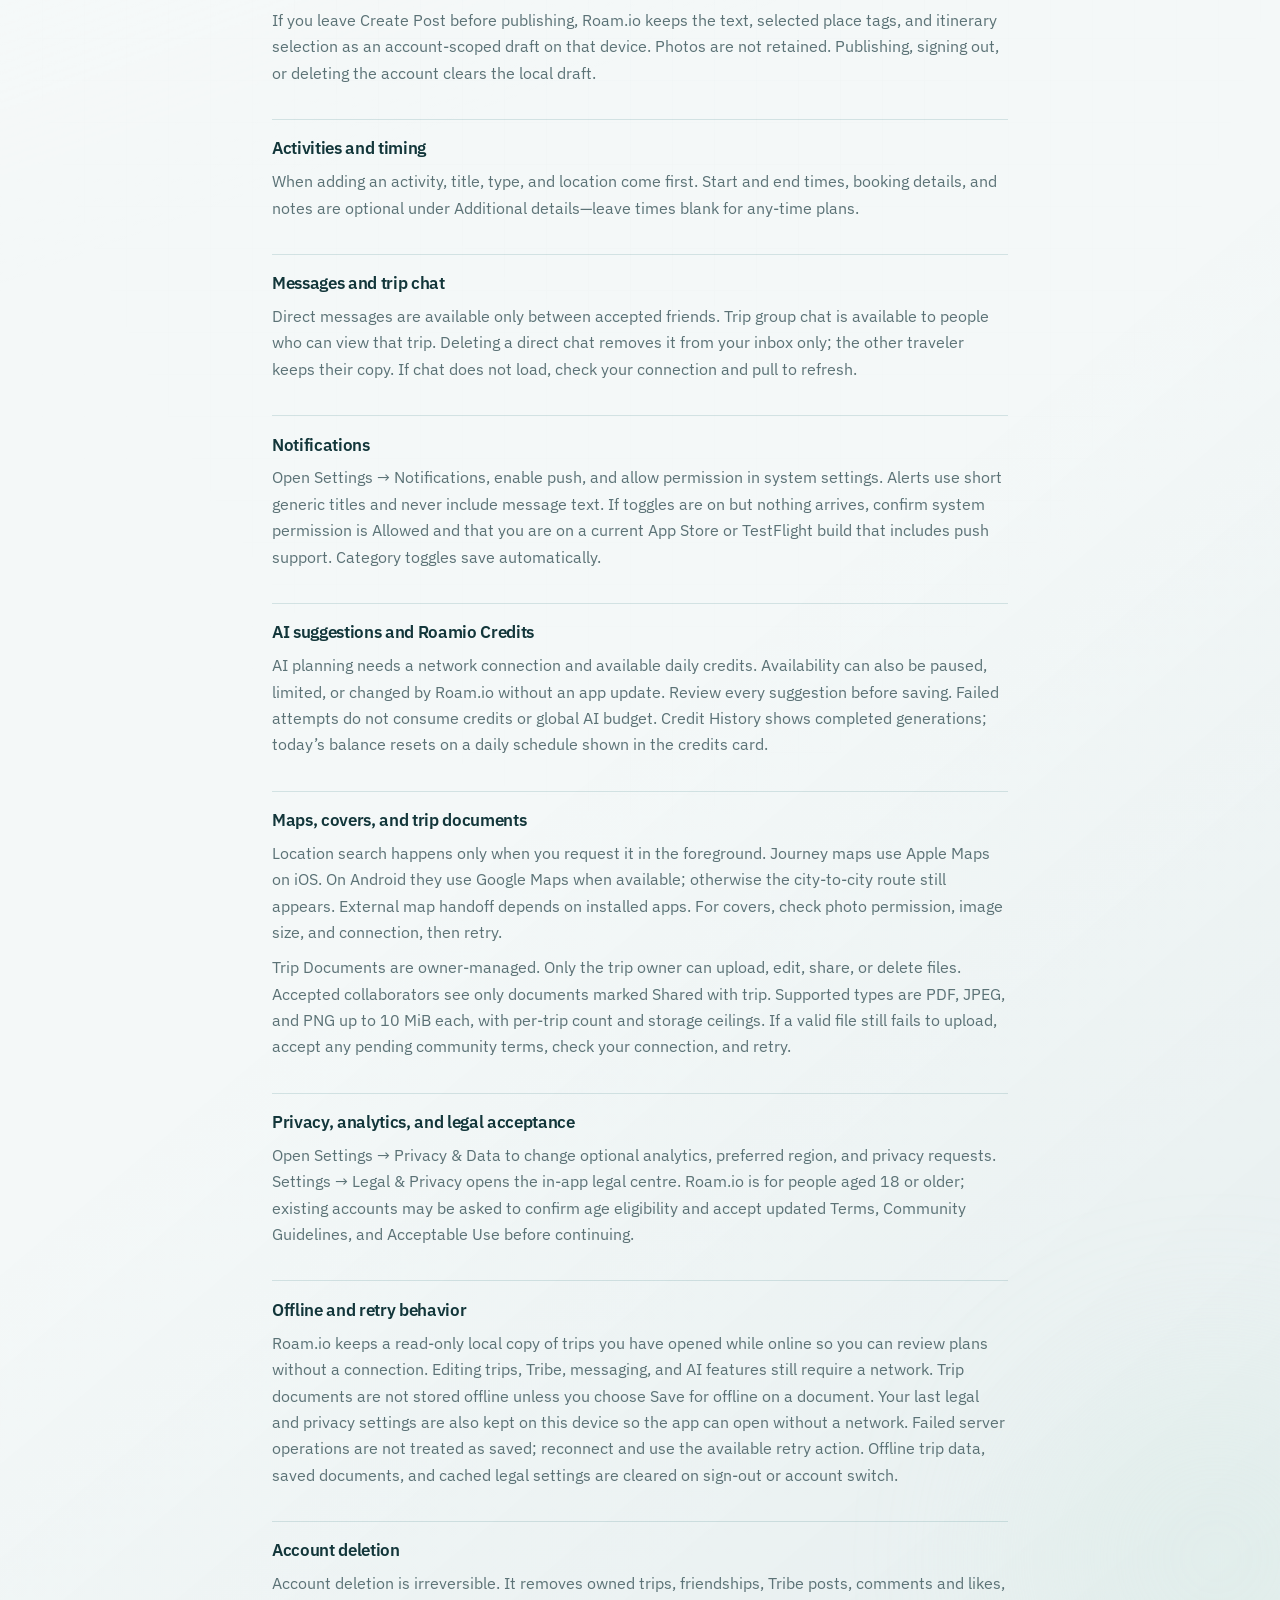
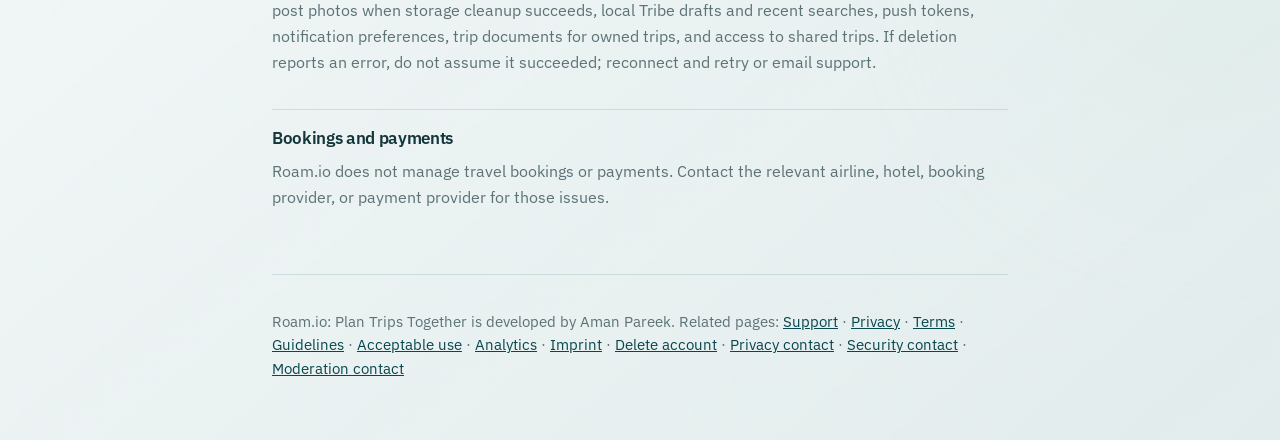
==== commit 6f926f49: "Deploy 1.3.5 support and privacy updates. Co-authored-by: Cursor <cursoragent@cursor.com>" ====
--- a/index.html
+++ b/index.html
@@ -6,7 +6,7 @@
     <link rel="apple-touch-icon" href="/images/roamio/mark.png" />
     <meta name="viewport" content="width=device-width, initial-scale=1.0" />
     <title>Roam.io: Plan Trips Together Support</title>
-    <script type="module" crossorigin src="/assets/index-BbfRueKC.js"></script>
+    <script type="module" crossorigin src="/assets/index-KWtBiLkC.js"></script>
     <link rel="stylesheet" crossorigin href="/assets/index-BQyyKGye.css">
   </head>
   <body>
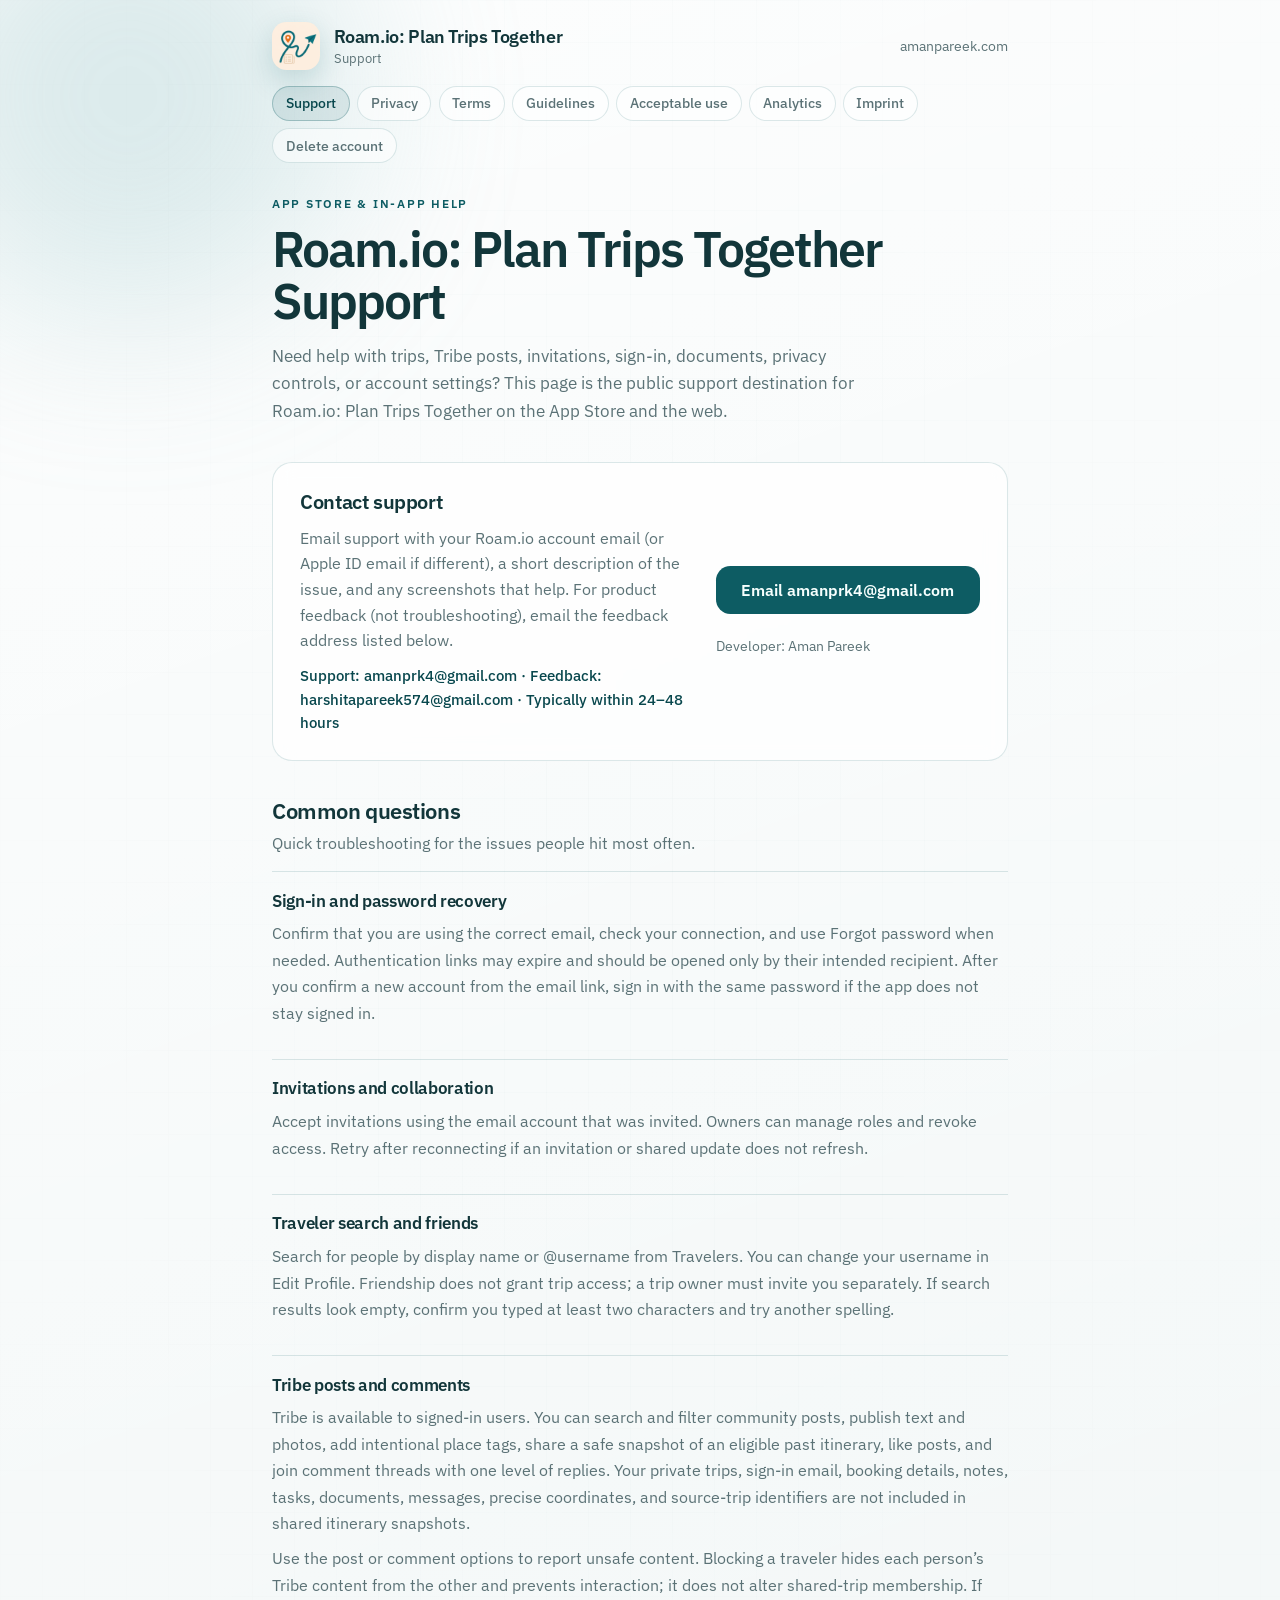
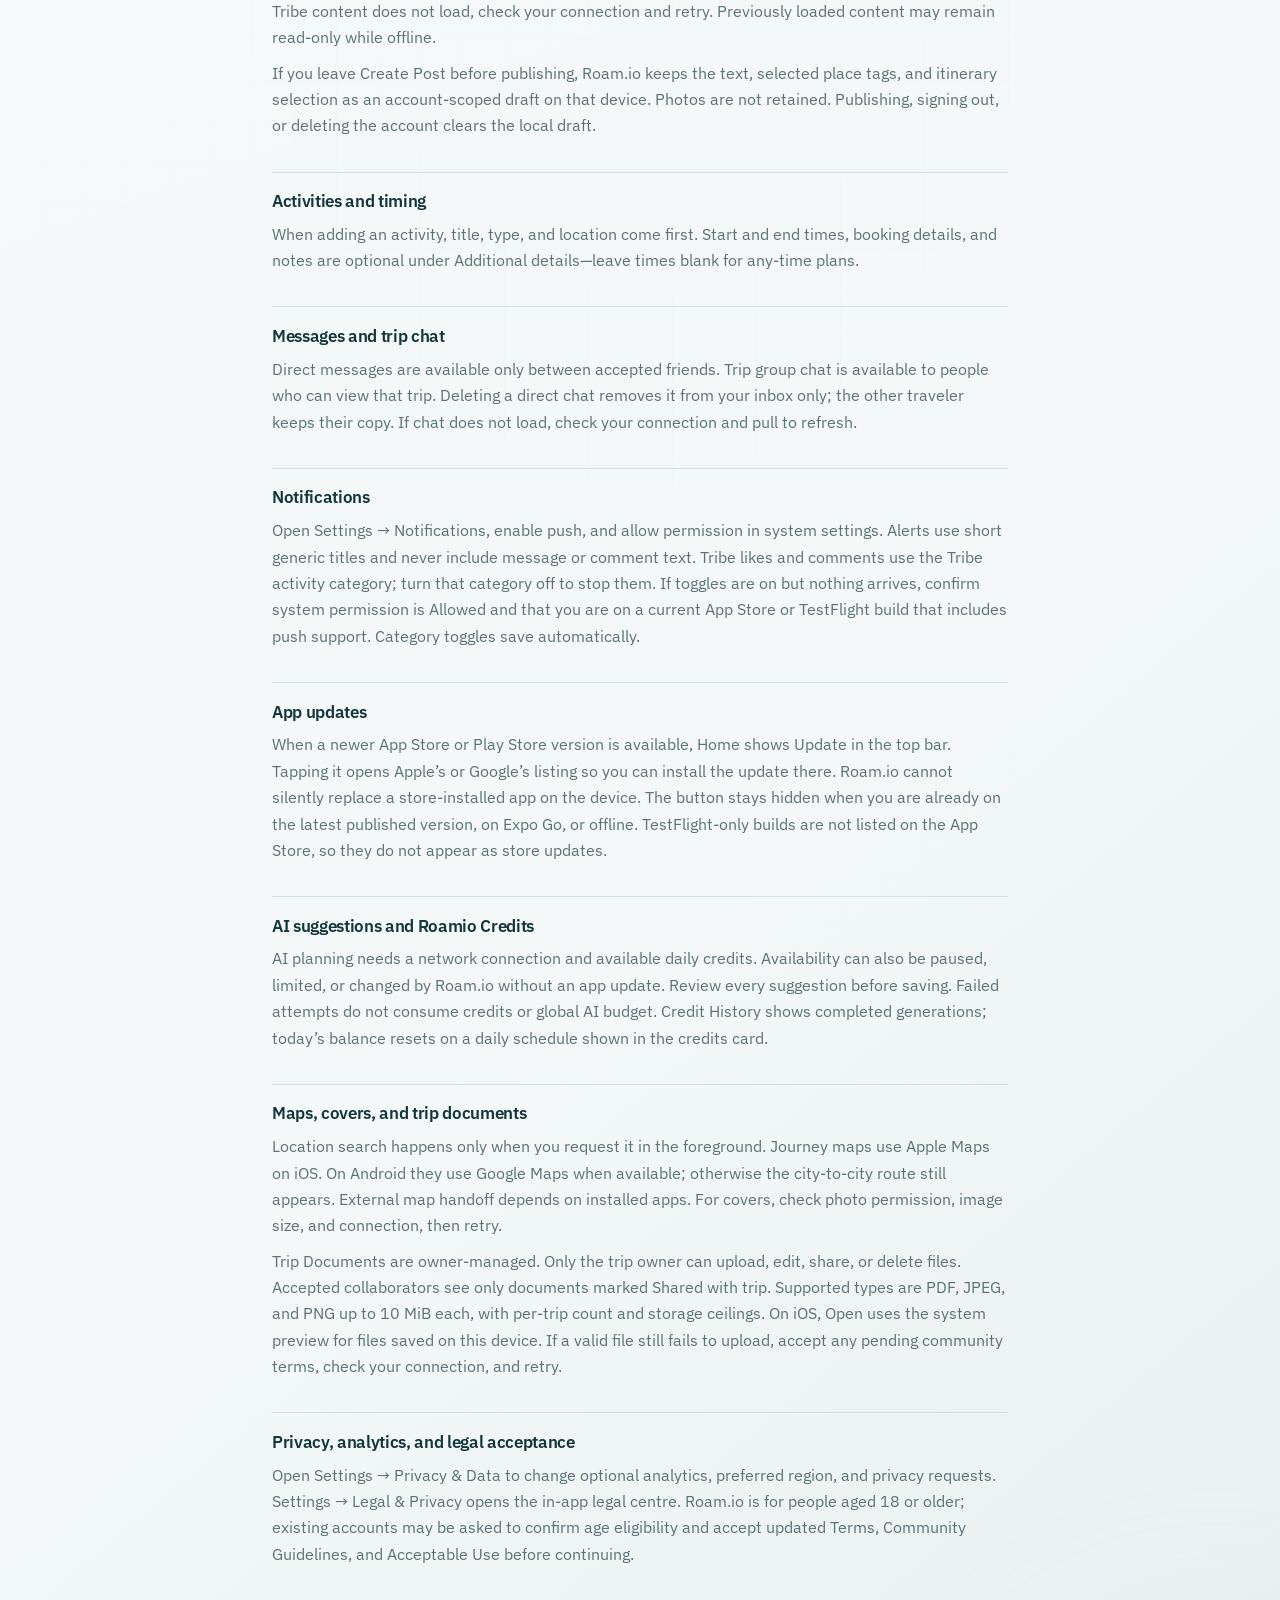
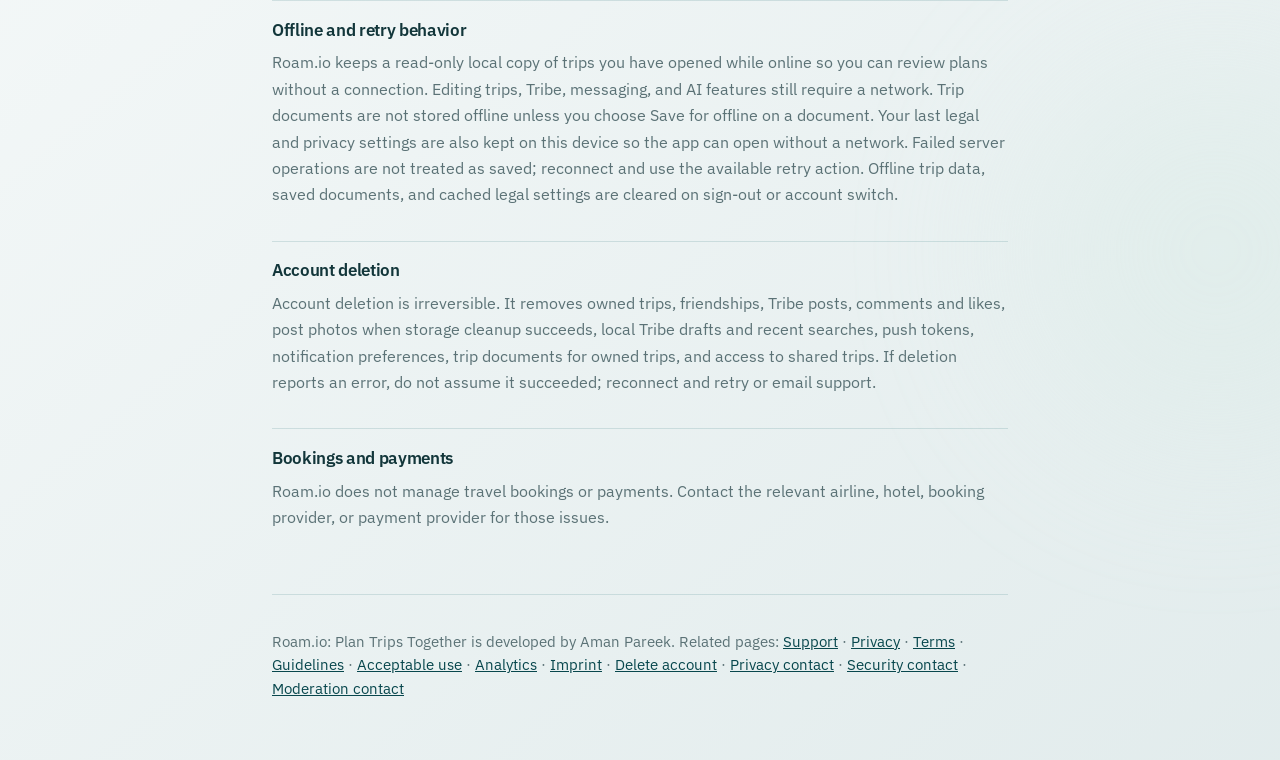
==== commit 8950f034: "Deploy 1.3.6 support and privacy updates. Co-authored-by: Cursor <cursoragent@cursor.com>" ====
--- a/index.html
+++ b/index.html
@@ -6,7 +6,7 @@
     <link rel="apple-touch-icon" href="/images/roamio/mark.png" />
     <meta name="viewport" content="width=device-width, initial-scale=1.0" />
     <title>Roam.io: Plan Trips Together Support</title>
-    <script type="module" crossorigin src="/assets/index-KWtBiLkC.js"></script>
+    <script type="module" crossorigin src="/assets/index-C-vtEhgM.js"></script>
     <link rel="stylesheet" crossorigin href="/assets/index-BQyyKGye.css">
   </head>
   <body>
